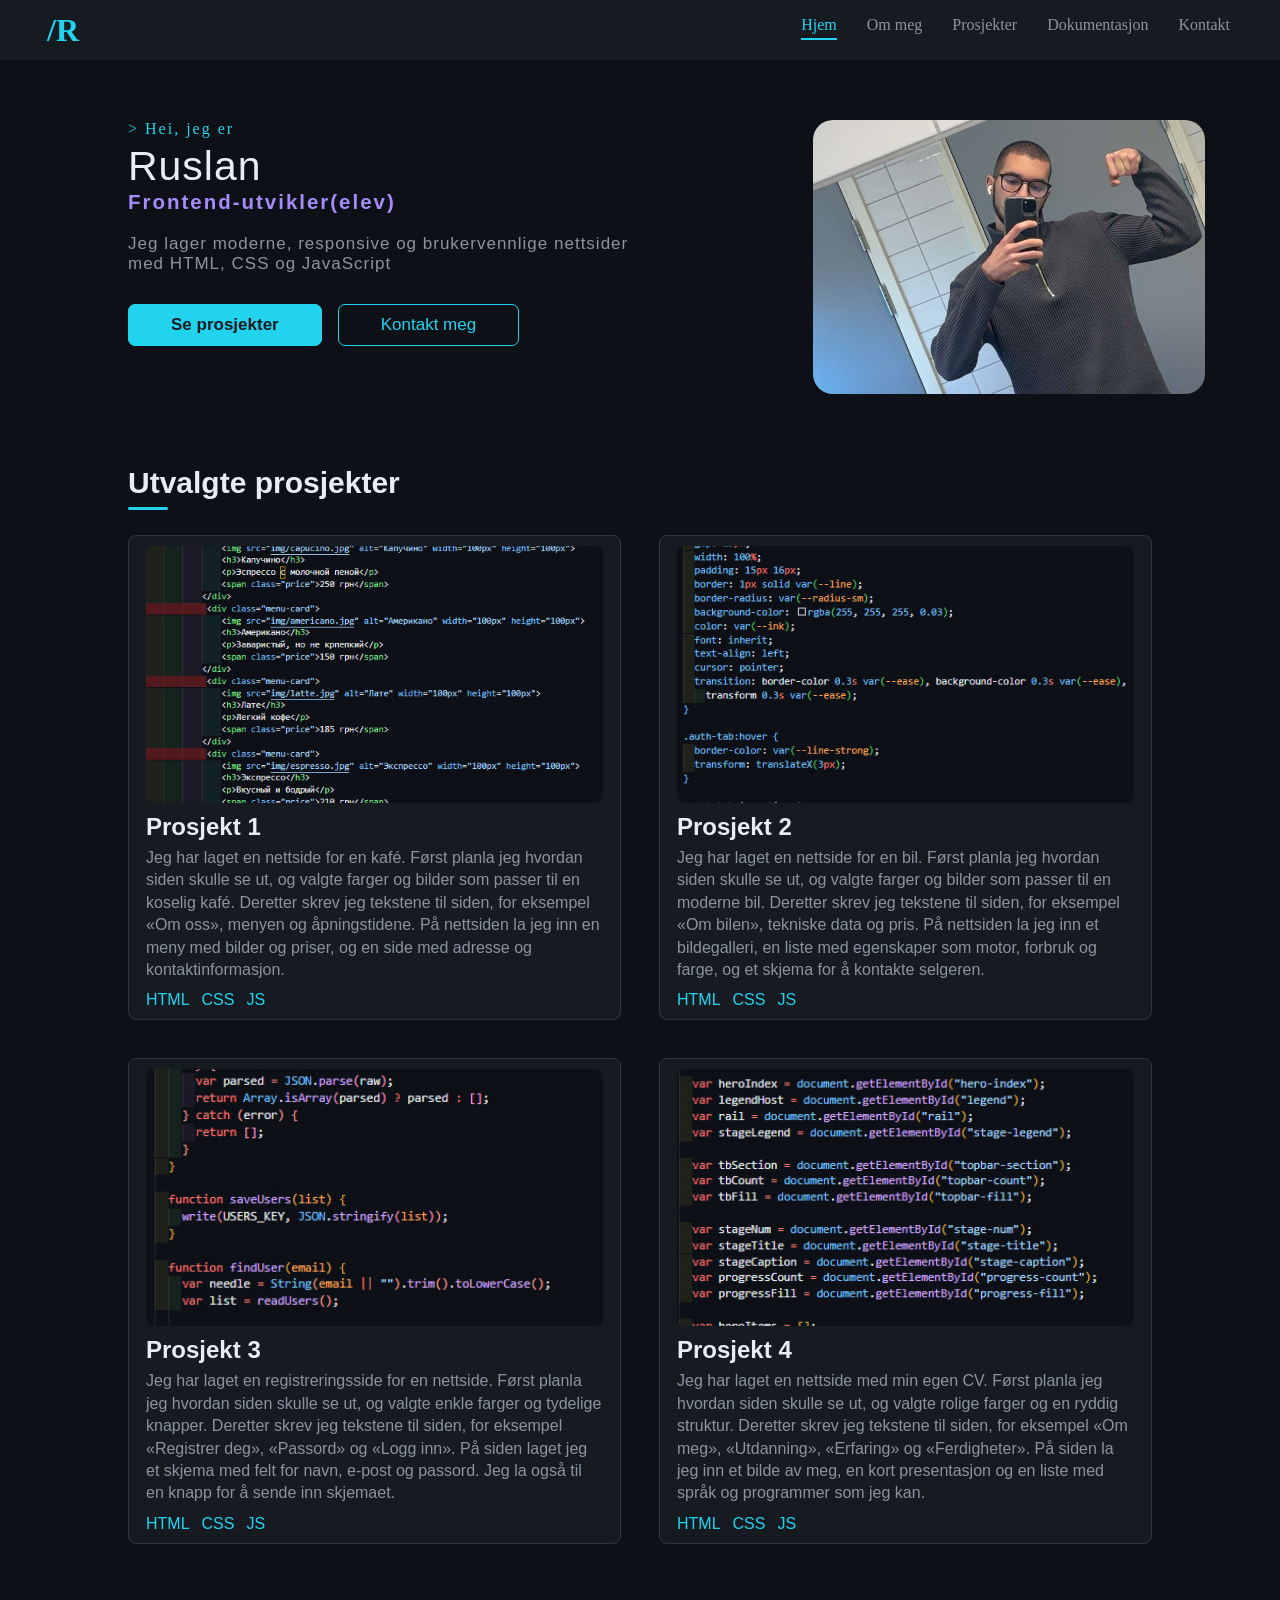
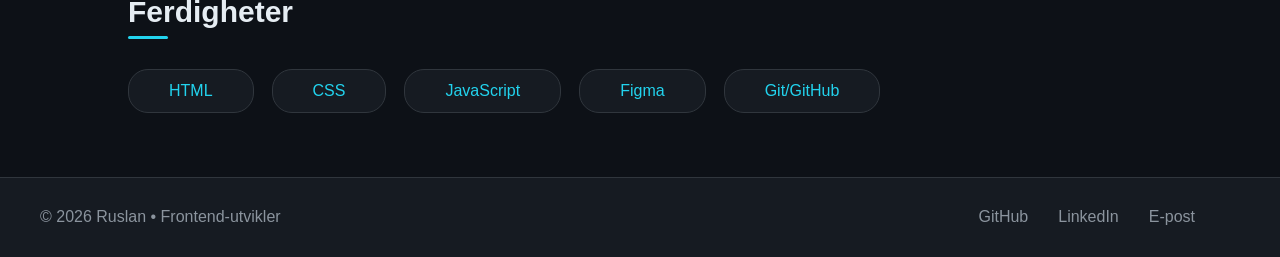
==== index.html @ 068d56e1 "Oppdaterer lenker" ====
<!DOCTYPE html>
<html lang="no">
<head>
    <meta charset="UTF-8">
    <meta name="viewport" content="width=device-width, initial-scale=1.0">
    <title>Portfolio</title>
    <link rel="stylesheet" href="css/main.css">
</head>
<body>
    <header>
        <h1 class="logo">/R</h1>

        <details class="mobile-menu">
            <summary>Meny</summary>
            <ul>
                <li><a href="index.html">Hjem</a></li>
                <li><a href="om meg.html">Om meg</a></li>
                <li><a href="prosjekter.html">Prosjekter</a></li>
                <li><a href="dokumentasjon.html">Dokumentasjon</a></li>
                <li><a href="kontakt.html">Kontakt</a></li>
            </ul>
        </details>

        <nav class="nav" id="nav-menu">
            <li><a href="index.html" class="active">Hjem</a></li>
            <li><a href="om meg.html">Om meg</a></li>
            <li><a href="prosjekter.html">Prosjekter</a></li>
            <li><a href="dokumentasjon.html">Dokumentasjon</a></li>
            <li><a href="kontakt.html">Kontakt</a></li>
        </nav>
        
    </header>

    <main>
        <section>
            <div class="content">

                <p class="første"> > Hei, jeg er</p>
                <h1>Ruslan</h1>
                <h2>Frontend-utvikler(elev)</h2>
    
                <p class="context">Jeg lager moderne, responsive og brukervennlige nettsider<br>
                    med HTML, CSS og  JavaScript
                </p>

                <div class="buttons">
                    <a href="prosjekter.html" class="prosjekt" id="se-prosjekter">Se prosjekter</a>
                    <a href="kontakt.html" class="prosjekt" id="kontakt">Kontakt meg</a>
                </div>

                <img src="img/første-bilde.jpg" alt="mitt bilde">
            </div>
        </section>

        <section>
            <div class="content-1">
                <h1 class="section-title">Utvalgte prosjekter</h1>

                <div class="cards">
                    <div class="card">
                        <img src="img/html-side.jpg" alt="første-bilde-prosjekt">

                        <h2>Prosjekt 1</h2>
                        <p>
                            Jeg har laget en nettside for en kafé. Først planla jeg hvordan 
                            siden skulle se ut, og valgte farger og bilder som passer til en 
                            koselig kafé. Deretter skrev jeg tekstene til siden, for eksempel 
                            «Om oss», menyen og åpningstidene.
                            På nettsiden la jeg inn en meny med bilder og priser, og en side med adresse og kontaktinformasjon.
                        </p>
                        <ul>
                            <li>HTML</li>
                            <li>CSS</li>
                            <li>JS</li>
                        </ul>
                    </div>
                    <div class="card">
                        <img src="img/css-side.jpg" alt="andre-bilde-prosjekt">

                        <h2>Prosjekt 2</h2>
                        <p>
                            Jeg har laget en nettside for en bil. Først planla jeg hvordan siden skulle se ut, og valgte farger og bilder som passer til en moderne bil. Deretter skrev jeg tekstene til siden, for eksempel «Om bilen», tekniske data og pris.
                            På nettsiden la jeg inn et bildegalleri, en liste med egenskaper som motor, forbruk og farge, og et skjema for å kontakte selgeren.
                        </p>
                        <ul>
                            <li>HTML</li>
                            <li>CSS</li>
                            <li>JS</li>
                        </ul>
                    </div>
                    <div class="card">
                        <img src="img/js-side.jpg" alt="tredje-bilde-prosjekt">

                        <h2>Prosjekt 3</h2>
                        <p>
                            Jeg har laget en registreringsside for en nettside. Først planla jeg hvordan siden skulle se ut, og valgte enkle farger og tydelige knapper. 
                            Deretter skrev jeg tekstene til siden, for eksempel «Registrer deg», «Passord» og «Logg inn».
                            På siden laget jeg et skjema med felt for navn, e-post og passord. Jeg la også til en knapp for å sende inn skjemaet.
                        </p>
                        <ul>
                            <li>HTML</li>
                            <li>CSS</li>
                            <li>JS</li>
                        </ul>
                    </div>
                    <div class="card">
                        <img src="img/js-side1.jpg" alt="andre-bilde-prosjekt">

                        <h2>Prosjekt 4</h2>
                        <p>
                            Jeg har laget en nettside med min egen CV. Først planla jeg hvordan siden skulle se ut, og valgte rolige farger og en ryddig struktur. 
                            Deretter skrev jeg tekstene til siden, for eksempel «Om meg», «Utdanning», «Erfaring» og «Ferdigheter».
                            På siden la jeg inn et bilde av meg, en kort presentasjon og en liste med språk og programmer som jeg kan.
                        </p>
                        <ul>
                            <li>HTML</li>
                            <li>CSS</li>
                            <li>JS</li>
                        </ul>
                    </div>
                </div>
            </div>
        </section>

        <section>
            <div class="ferdigheter">
                <h1 class="section-title">Ferdigheter</h1>

                <ul>
                    <li>HTML</li>
                    <li>CSS</li>
                    <li>JavaScript</li>
                    <li>Figma</li>
                    <li>Git/GitHub</li>
                </ul>
            </div>
        </section>
    </main>

    <footer>
        <div class="text-1">
            <p>© 2026 Ruslan • Frontend-utvikler</p>
        </div>
        <div class="text-2">
            <ul>
                <li>
                    GitHub
                </li>
                <li>
                    LinkedIn
                </li>
                <li>
                    E-post
                </li>
            </ul>
        </div>
    </footer>

<script src="js/main.js"></script>
</html>    
</body>
---- css/main.css ----
:root{
    --bakgrunn: #0D1117;    /*Hovedbakgrunn*/
    --flate: #161B22;       /*Kort, seksjoner*/
    --kantlinje: #30363D;   /*Rammer, linjer*/
    --tekst:#E6EDF3;        /*Brødtekst, overskrifter*/
    --dempet: #8B949E;      /*Sekundærtekst*/
    --aksent1: #22D3EE;     /*Knapper, lenker, logo*/
    --aksent2: #A78BFA;     /*Detaljer, hovern*/
    --suksess: #34D399;     /*Status, «åpen for jobb»*/
}

* {
    box-sizing: border-box;
    margin: 0;
    padding: 0;
}

img {
    max-width: 100%;
}

body{
    background-color: var(--bakgrunn);
    overflow-x: hidden;   
}

header{
    display: flex;
    justify-content: space-between;
    align-items: center;
    padding: 10px 20px;
    min-height: 60px;               
    background-color: var(--flate);
    font-family: Georgia, 'Times New Roman', Times, serif;
}

.logo {
    font-weight: bold;
    color: var(--aksent1);
    padding-left: 27px;
}

.mobile-menu {
    display: none;
    color: var(--aksent1);
    font-size: 15px;
    cursor: pointer;
}

.mobile-menu ul {
    list-style: none;
    padding-top: 5px;
    border: 1px solid var(--kantlinje);
    padding: 5px 5px;
    background-color: var(--flate);
}

.mobile-menu a {
    text-decoration: none;
    color: var(--dempet);
    cursor: pointer;
}

.mobile-menu a:hover {
    color: var(--aksent1);
}

.nav {
    display: flex;
    gap: 50px;
    margin-right: 100px;
    font-size: 16px;
    list-style: none;
}

.nav a {
    position: relative;
    display: inline-block;
    overflow: hidden;
    padding-bottom: 6px;
    color: var(--dempet);
    text-decoration: none;
    white-space: nowrap;            
    transition: color 0.2s;
    cursor: pointer;
}

.nav a::after {
    content: "";
    position: absolute;
    bottom: 0;
    left: 0;
    width: 100%;
    height: 2px;
    background-color: var(--aksent1);
    transform: translateX(-100%);
    transition: transform 0.3s;
}

.nav a:hover::after,
.nav a.active::after {
    transform: translateX(0);
}

.nav a:hover {
    color: var(--aksent1);
}

.nav a.active {
    color: var(--aksent1);
}

.content {
    display: block;
    margin-top: 70px;
    margin-left: 10%;
    position: relative;
}

.content > *:not(img) {
    max-width: 55%;
}

.første {
    color: var(--aksent1);
    font-family: Georgia, 'Times New Roman', Times, serif;
    letter-spacing: 2px;
}

.content h1{
    color: var(--tekst);
    padding-top: 5px;
    font-size: clamp(34px, 3.2vw, 62px);  
    font-family: 'Lucida Sans', 'Lucida Sans Regular', 'Lucida Grande', 'Lucida Sans Unicode', Geneva, Verdana, sans-serif;
    letter-spacing: 1px;
    font-weight: lighter;
}

.content h2{
    color: var(--aksent2);
    font-family: 'Gill Sans', 'Gill Sans MT', Calibri, 'Trebuchet MS', sans-serif;
    letter-spacing: 2px;
    font-size: clamp(20px, 1.6vw, 30px);
    padding-bottom: 20px;
}

.context {
    color: var(--dempet);
    letter-spacing: 1px;
    font-family: 'Gill Sans', 'Gill Sans MT', Calibri, 'Trebuchet MS', sans-serif;
    padding-bottom: 30px;
    font-size: 17px;
}

.buttons{
    display: flex;
    flex-wrap: wrap;             
    gap: 16px;
}

.prosjekt {
    border: 1px solid var(--aksent1);
    padding: 10px 42px;
    border-radius: 7px;
    text-decoration: none;
    text-align: center;
    cursor: pointer;
    transition: 0.2s;
    font-family: 'Gill Sans', 'Gill Sans MT', Calibri, 'Trebuchet MS', sans-serif;
}

#se-prosjekter {
    color: var(--flate);
    background-color: var(--aksent1);
    font-weight: bold;
    font-size: 17px;
}

#kontakt {
    color: var(--aksent1);
    background-color: transparent;  
    font-weight: 500;
    font-size: 17px;
}

.content img {
    position: absolute;
    top: 0;
    left: 59.5%;
    width: 34%;                 
    max-width: 500px;
    height: auto;
    aspect-ratio: 10 / 7;       
    object-fit: cover;
    border-radius: 20px;
}

.content-1 {
    margin-left: 10%;
    margin-right: 10%;
    margin-top: 200px;
}

.section-title {
    position: relative;
    display: inline-block;
    padding-bottom: 10px;
    font-size: 30px;
    color: var(--tekst);
    font-family: 'Gill Sans', 'Gill Sans MT', Calibri, 'Trebuchet MS', sans-serif;
}

.section-title::after {
    content: "";
    position: absolute;
    left: 0;
    bottom: 0;
    width: 40px;
    height: 3px;
    background-color: var(--aksent1);
    border-radius: 2px;
    transition: width 0.4s ease;
}

.section-title:hover::after {
    width: 100%;
}

.cards {
    display: grid;
    grid-template-columns: repeat(2, 1fr);   /* ноутбуки и Full HD: 2 колонки */
    gap: 38px;
    margin-top: 25px;
}

.card {
    border: 1px solid var(--kantlinje);
    border-radius: 8px;
    padding: 10px 17px;
    background-color: var(--flate);
}

.card img {
    display: block;
    width: 100%;                     
    height: auto;                  
    aspect-ratio: 16 / 9;
    object-fit: cover;
    border-radius: 8px;
}

.card h2 {
    color: var(--tekst);
    font-family: 'Gill Sans', 'Gill Sans MT', Calibri, 'Trebuchet MS', sans-serif;
    padding-top: 10px;
    padding-bottom: 6px;
    font-weight: 600;
    font-size: 30px;
}

.card p {
    color: var(--dempet);
    font-family: 'Gill Sans', 'Gill Sans MT', Calibri, 'Trebuchet MS', sans-serif;
    padding-bottom: 10px;
    line-height: 1.4;  
}

.card ul {
    display: flex;
    flex-wrap: wrap;
    gap: 12px;
}

.card li {
    list-style: none;
    color: var(--aksent1);
    font-family: 'Gill Sans', 'Gill Sans MT', Calibri, 'Trebuchet MS', sans-serif;
    font-weight: 400;
}

.ferdigheter {
    margin-left: 10%;
    margin-right: 10%;
    margin-top: 4%;
}

.ferdigheter ul {
    display: flex;
    flex-wrap: wrap;             
    gap: 18px;
    list-style: none;
}

.ferdigheter li {
    border: 1px solid var(--kantlinje);
    padding: 12px 40px;
    border-radius: 20px;
    background-color: var(--flate);
    color: var(--aksent1);
    text-align: center;
    margin-top: 30px;
    font-family: 'Gill Sans', 'Gill Sans MT', Calibri, 'Trebuchet MS', sans-serif;
    font-weight: 500;
}

footer {
    margin-top: 5%;
    min-height: 80px;               
    background-color: var(--flate);
    border-top: 1px solid var(--kantlinje);
    display: flex;
    justify-content: space-between;
    font-family: 'Gill Sans', 'Gill Sans MT', Calibri, 'Trebuchet MS', sans-serif;
}

.text-1 {
    color: var(--dempet);
    padding-top: 30px;
    padding-left: 40px;
}

.text-2 {
    color: var(--dempet);
    padding-top: 30px;
    padding-right: 85px;
}

.text-2 ul {
    display: flex;
    gap: 30px;
    list-style: none;
}

@media (min-width: 2000px) {
    .cards {
        grid-template-columns: repeat(4, 1fr);
    }
}

@media (max-width: 1920px) {
    .nav {
        margin-right: 60px;
        gap: 40px;
    }

    .content {
        margin-top: 60px;
    }

    .content-1 {
        margin-top: 160px;
    }
}

@media (max-width: 1440px) {
    .nav {
        margin-right: 30px;
        gap: 30px;
    }

    .content-1 {
        margin-top: 120px;
    }

    .card h2 {
        font-size: 24px;
    }
}

@media (max-width: 1100px) {
    .content,
    .content-1,
    .ferdigheter {
        margin-left: 5%;
        margin-right: 5%;
    }

    .content {
        margin-top: 40px;
    }

    .content > *:not(img) {
        max-width: 100%;
    }

    .content img {
        position: static;        
        display: block;
        width: 100%;
        max-width: 500px;
        margin-top: 30px;
    }

    .content-1 {
        margin-top: 70px;
    }

    .nav {
        margin-right: 0;
        gap: 24px;
    }

    .logo {
        padding-left: 0;
    }

    .text-1 {
        padding-left: 20px;
    }

    .text-2 {
        padding-right: 20px;
    }
}

@media (max-width: 768px) {
    .logo {
        margin-right: 90%;
        position: relative;
    }
    .mobile-menu {
        display: block;
        position: absolute;
        margin-top: 10.5px;
        margin-left: 67%;
    }
    
    header {
        flex-direction: column;
        padding: 12px 16px;
        gap: 10px;
    }

    .nav {
        display: none;
    }

    .content h2 {
        letter-spacing: 1px;
    }

    .context {
        font-size: 16px;
    }

    .prosjekt {
        padding: 10px 24px;
    }

    .section-title {
        font-size: 24px;
    }

    .cards {
        grid-template-columns: 1fr; 
        gap: 24px;
    }

    .card h2 {
        font-size: 22px;
    }

    .ferdigheter {
        margin-top: 40px;
    }

    .ferdigheter ul {
        gap: 10px;
    }

    .ferdigheter li {
        padding: 10px 22px;
        margin-top: 5px;
    }

    footer {
        flex-direction: column;
        align-items: center;
        gap: 12px;
        padding: 20px 16px;
        text-align: center;
    }

    .text-1,
    .text-2 {
        padding: 0;
    }

    .text-2 ul {
        justify-content: center;
        gap: 20px;
    }
}

@media (max-width: 480px) {
    .content {
        margin-top: 30px;
    }

    .buttons {
        flex-direction: column;
    }

    .prosjekt {
        width: 100%;
    }

    .content-1 {
        margin-top: 50px;
    }
}
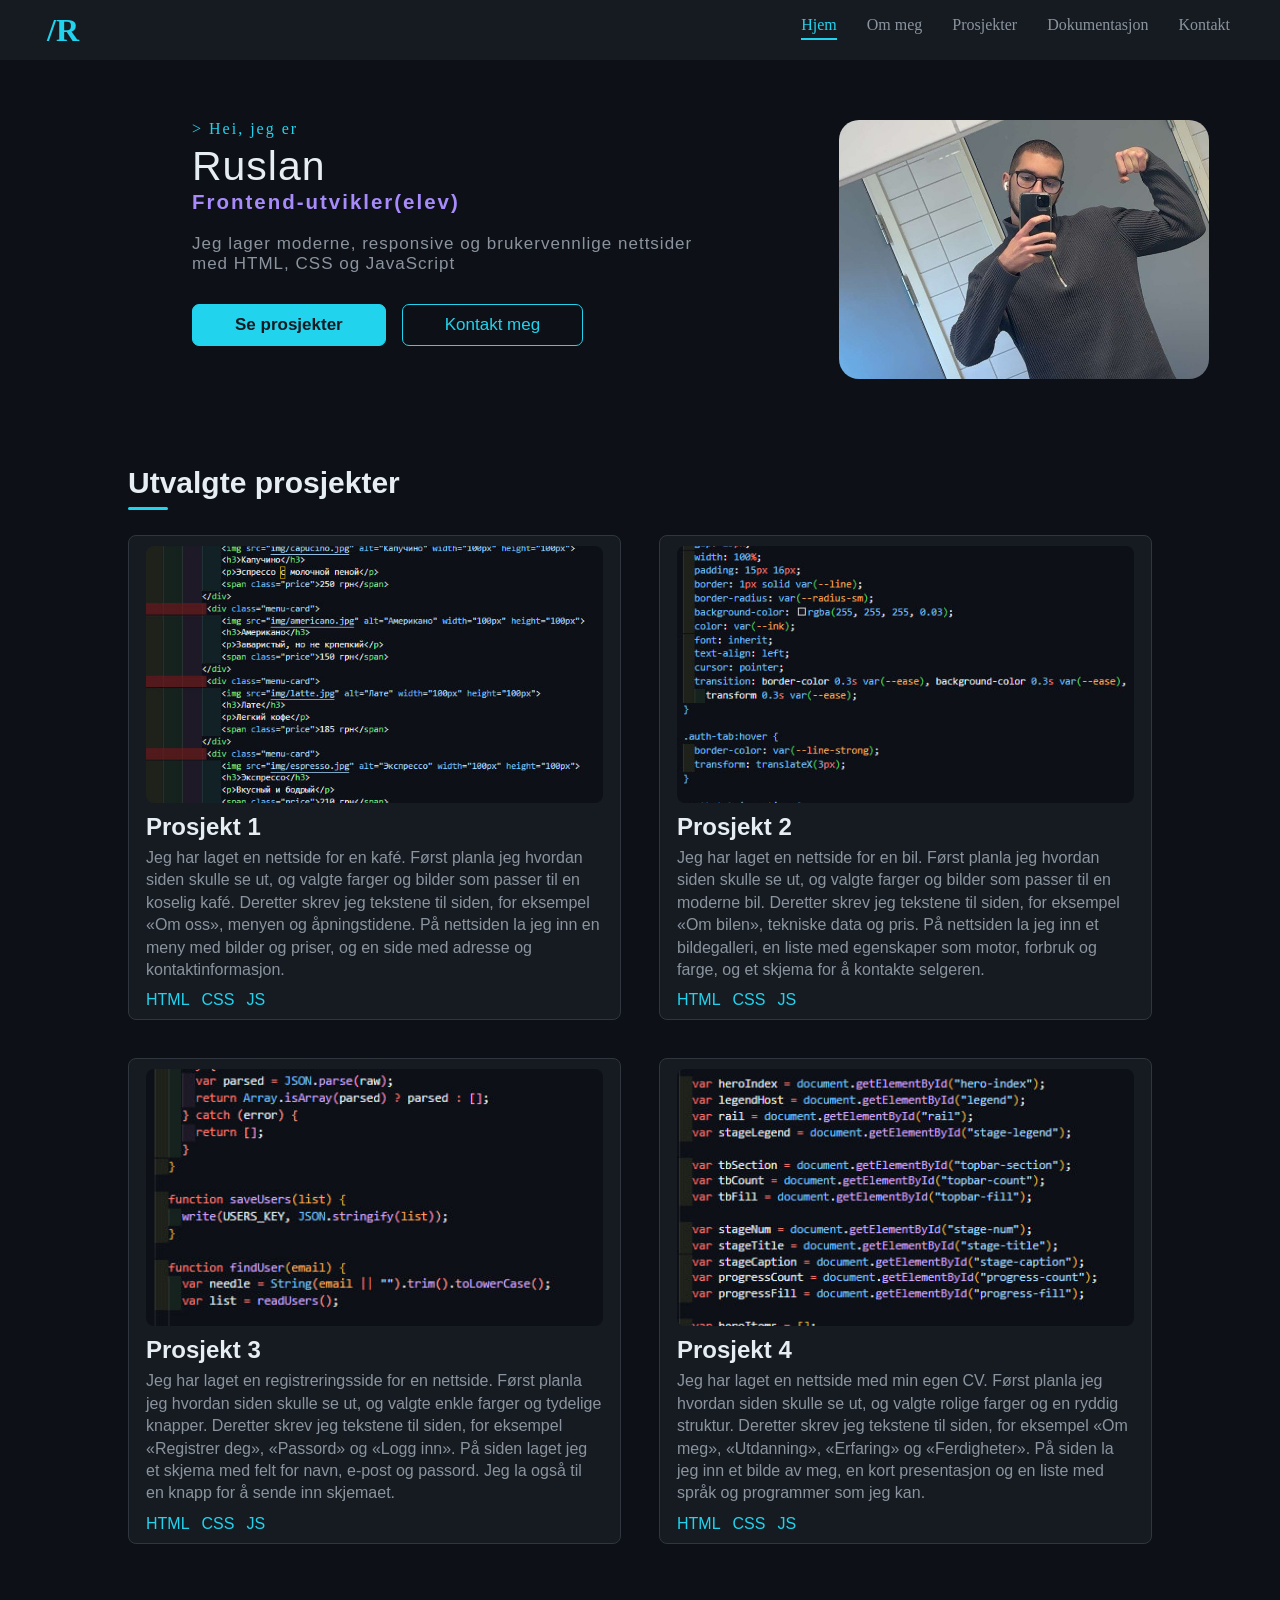
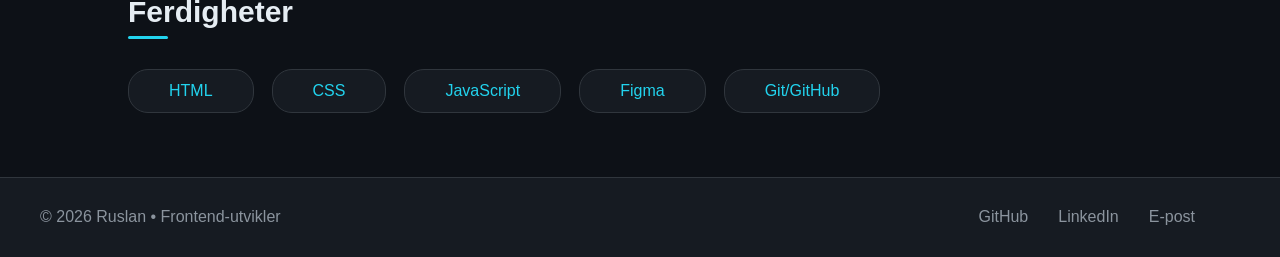
==== commit 30bc5068: "Oppdaterer lenker" ====
--- a/index.html
+++ b/index.html
@@ -13,7 +13,7 @@
         <details class="mobile-menu">
             <summary>Meny</summary>
             <ul>
-                <li><a href="index.html">Hjem</a></li>
+                <li><a href="index.html" class="active">Hjem</a></li>
                 <li><a href="om meg.html">Om meg</a></li>
                 <li><a href="prosjekter.html">Prosjekter</a></li>
                 <li><a href="dokumentasjon.html">Dokumentasjon</a></li>
--- a/css/main.css
+++ b/css/main.css
@@ -113,7 +113,7 @@
 .content {
     display: block;
     margin-top: 70px;
-    margin-left: 10%;
+    margin-left: 15%;
     position: relative;
 }
 
@@ -424,6 +424,12 @@
         margin-top: 10.5px;
         margin-left: 67%;
     }
+
+    .mobile-menu ul {
+        display: flex;
+        flex-direction: column;
+        gap: 12px;
+    }
     
     header {
         flex-direction: column;
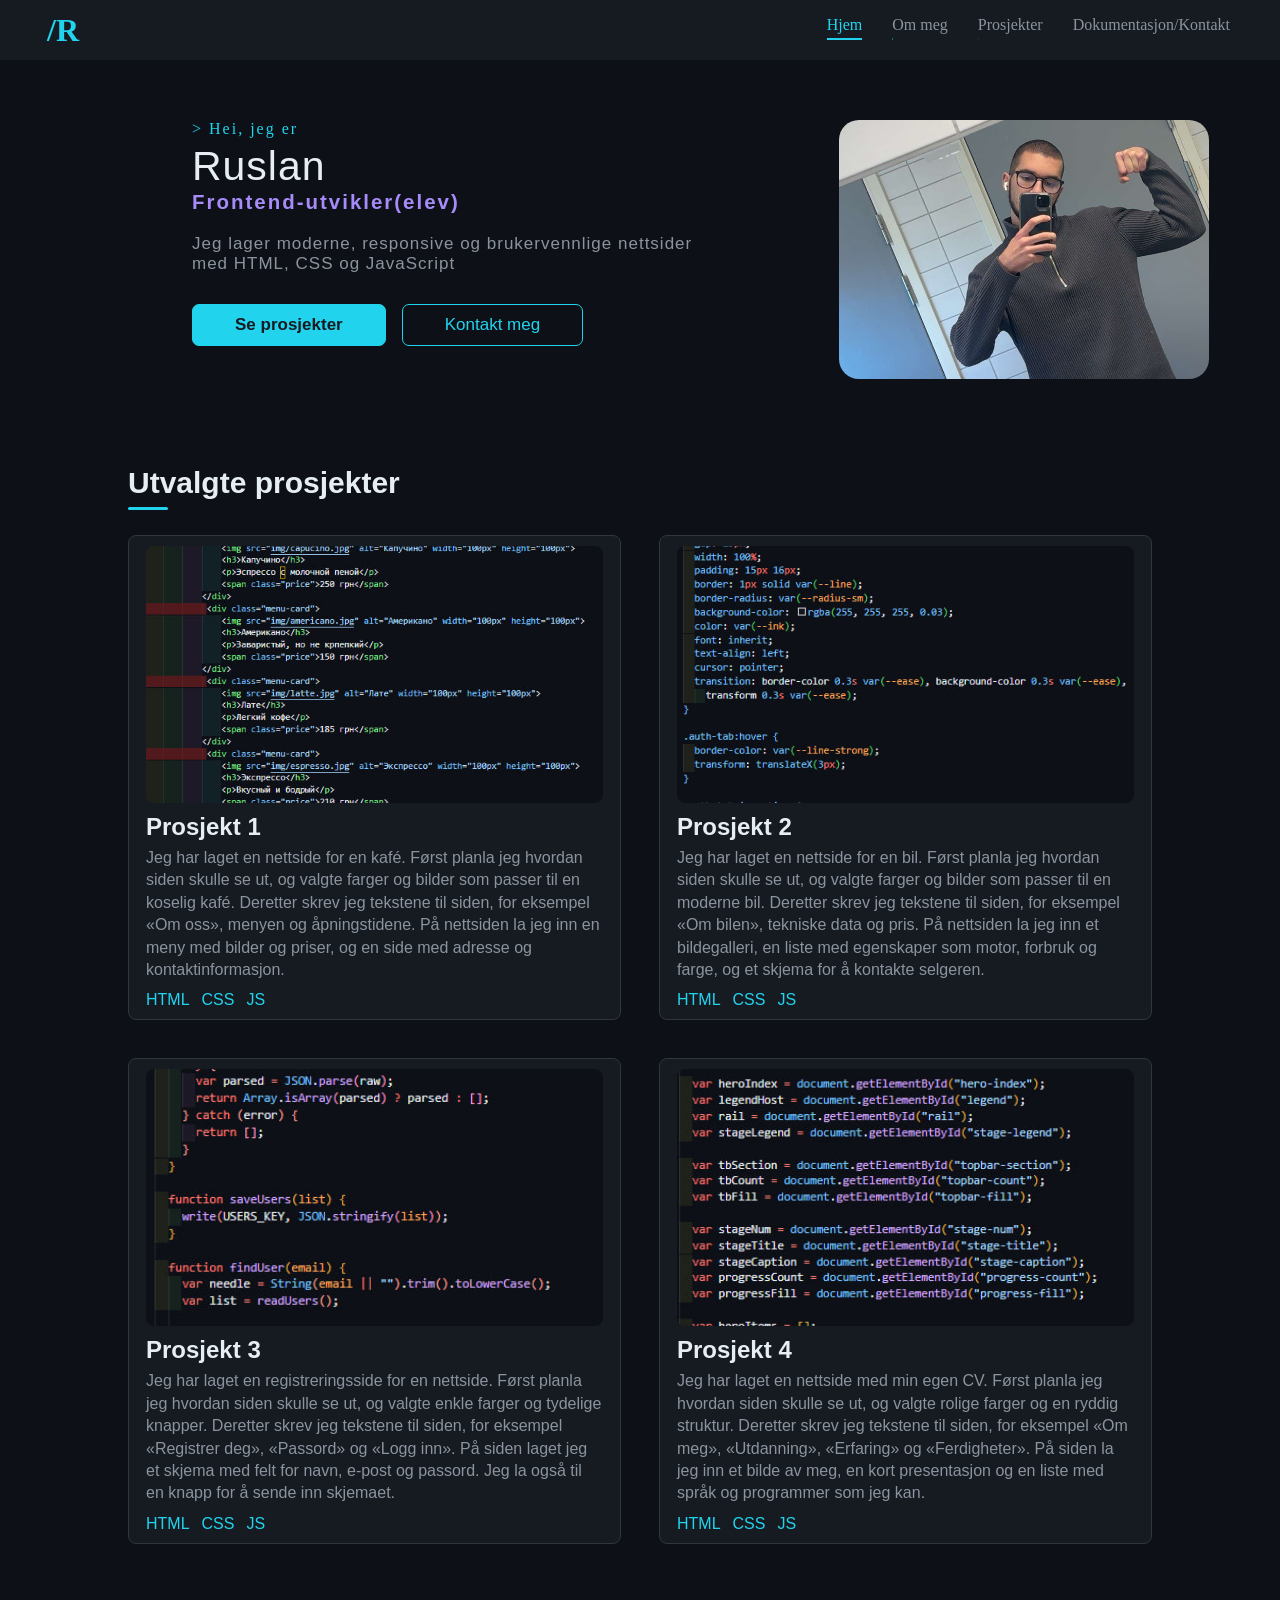
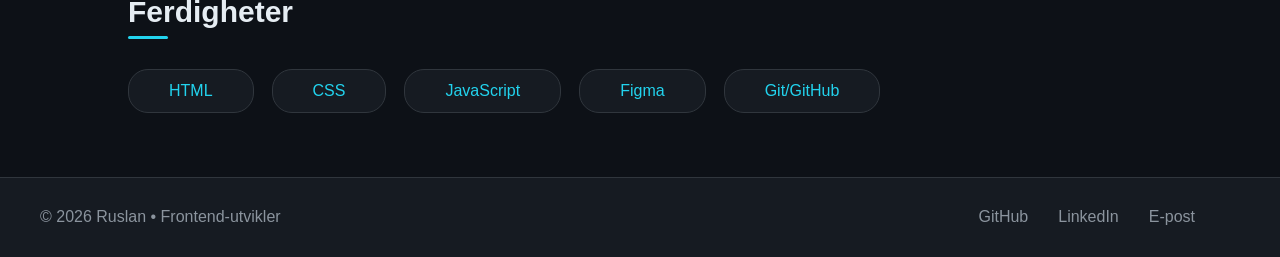
==== commit c301138f: "Oppdaterer lenker" ====
--- a/index.html
+++ b/index.html
@@ -8,7 +8,9 @@
 </head>
 <body>
     <header>
-        <h1 class="logo">/R</h1>
+        <h1 class="logo">
+            <a href="index.html">/R</a>
+        </h1>
 
         <details class="mobile-menu">
             <summary>Meny</summary>
@@ -16,8 +18,7 @@
                 <li><a href="index.html" class="active">Hjem</a></li>
                 <li><a href="om meg.html">Om meg</a></li>
                 <li><a href="prosjekter.html">Prosjekter</a></li>
-                <li><a href="dokumentasjon.html">Dokumentasjon</a></li>
-                <li><a href="kontakt.html">Kontakt</a></li>
+                <li><a href="dokumentasjon.html">Dokumentasjon/Kontakt</a></li>
             </ul>
         </details>
 
@@ -25,8 +26,7 @@
             <li><a href="index.html" class="active">Hjem</a></li>
             <li><a href="om meg.html">Om meg</a></li>
             <li><a href="prosjekter.html">Prosjekter</a></li>
-            <li><a href="dokumentasjon.html">Dokumentasjon</a></li>
-            <li><a href="kontakt.html">Kontakt</a></li>
+            <li><a href="dokumentasjon.html">Dokumentasjon/Kontakt</a></li>
         </nav>
         
     </header>
@@ -45,7 +45,7 @@
 
                 <div class="buttons">
                     <a href="prosjekter.html" class="prosjekt" id="se-prosjekter">Se prosjekter</a>
-                    <a href="kontakt.html" class="prosjekt" id="kontakt">Kontakt meg</a>
+                    <a href="dokumentasjon.html" class="prosjekt" id="kontakt">Kontakt meg</a>
                 </div>
 
                 <img src="img/første-bilde.jpg" alt="mitt bilde">
@@ -58,7 +58,7 @@
 
                 <div class="cards">
                     <div class="card">
-                        <img src="img/html-side.jpg" alt="første-bilde-prosjekt">
+                        <img src="img/html-side.jpg" alt="første-bilde-prosjekt" loading="lazy">
 
                         <h2>Prosjekt 1</h2>
                         <p>
@@ -75,7 +75,7 @@
                         </ul>
                     </div>
                     <div class="card">
-                        <img src="img/css-side.jpg" alt="andre-bilde-prosjekt">
+                        <img src="img/css-side.jpg" alt="andre-bilde-prosjekt" loading="lazy">
 
                         <h2>Prosjekt 2</h2>
                         <p>
@@ -89,7 +89,7 @@
                         </ul>
                     </div>
                     <div class="card">
-                        <img src="img/js-side.jpg" alt="tredje-bilde-prosjekt">
+                        <img src="img/js-side.jpg" alt="tredje-bilde-prosjekt" loading="lazy">
 
                         <h2>Prosjekt 3</h2>
                         <p>
@@ -104,7 +104,7 @@
                         </ul>
                     </div>
                     <div class="card">
-                        <img src="img/js-side1.jpg" alt="andre-bilde-prosjekt">
+                        <img src="img/js-side1.jpg" alt="andre-bilde-prosjekt" loading="lazy">
 
                         <h2>Prosjekt 4</h2>
                         <p>
--- a/css/main.css
+++ b/css/main.css
@@ -9,6 +9,10 @@
     --suksess: #34D399;     /*Status, «åpen for jobb»*/
 }
 
+html {
+    scroll-behavior: smooth;
+}
+
 * {
     box-sizing: border-box;
     margin: 0;
@@ -38,6 +42,23 @@
     font-weight: bold;
     color: var(--aksent1);
     padding-left: 27px;
+}
+
+.logo a {
+    text-decoration: none;
+    color: var(--aksent1);
+    cursor: pointer;
+}
+
+.logo:hover {
+    text-shadow: 0 0 10px rgba(34, 211, 238, 0.7);
+    animation: wiggle 0.4s ease;
+}
+
+@keyframes wiggle {
+    0%, 100% { transform: rotate(0deg); }
+    25%      { transform: rotate(-6deg); }
+    75%      { transform: rotate(6deg); }
 }
 
 .mobile-menu {
@@ -156,6 +177,8 @@
     display: flex;
     flex-wrap: wrap;             
     gap: 16px;
+    transition: box-shadow 0.25s ease, background-color 0.25s ease,
+                transform 0.25s ease;
 }
 
 .prosjekt {
@@ -176,11 +199,24 @@
     font-size: 17px;
 }
 
+#se-prosjekter:hover {
+    color: var(--flate);
+    background-color: var(--aksent1);
+    box-shadow: 0 0 12px rgba(34, 211, 238, 0.35);
+    transform: translateY(-2px);
+}
+
 #kontakt {
     color: var(--aksent1);
     background-color: transparent;  
     font-weight: 500;
     font-size: 17px;
+}
+
+#kontakt:hover {
+    background-color: rgba(34, 211, 238, 0.08);
+    box-shadow: 0 0 14px rgba(34, 211, 238, 0.4);
+    transform: translateY(-2px);
 }
 
 .content img {
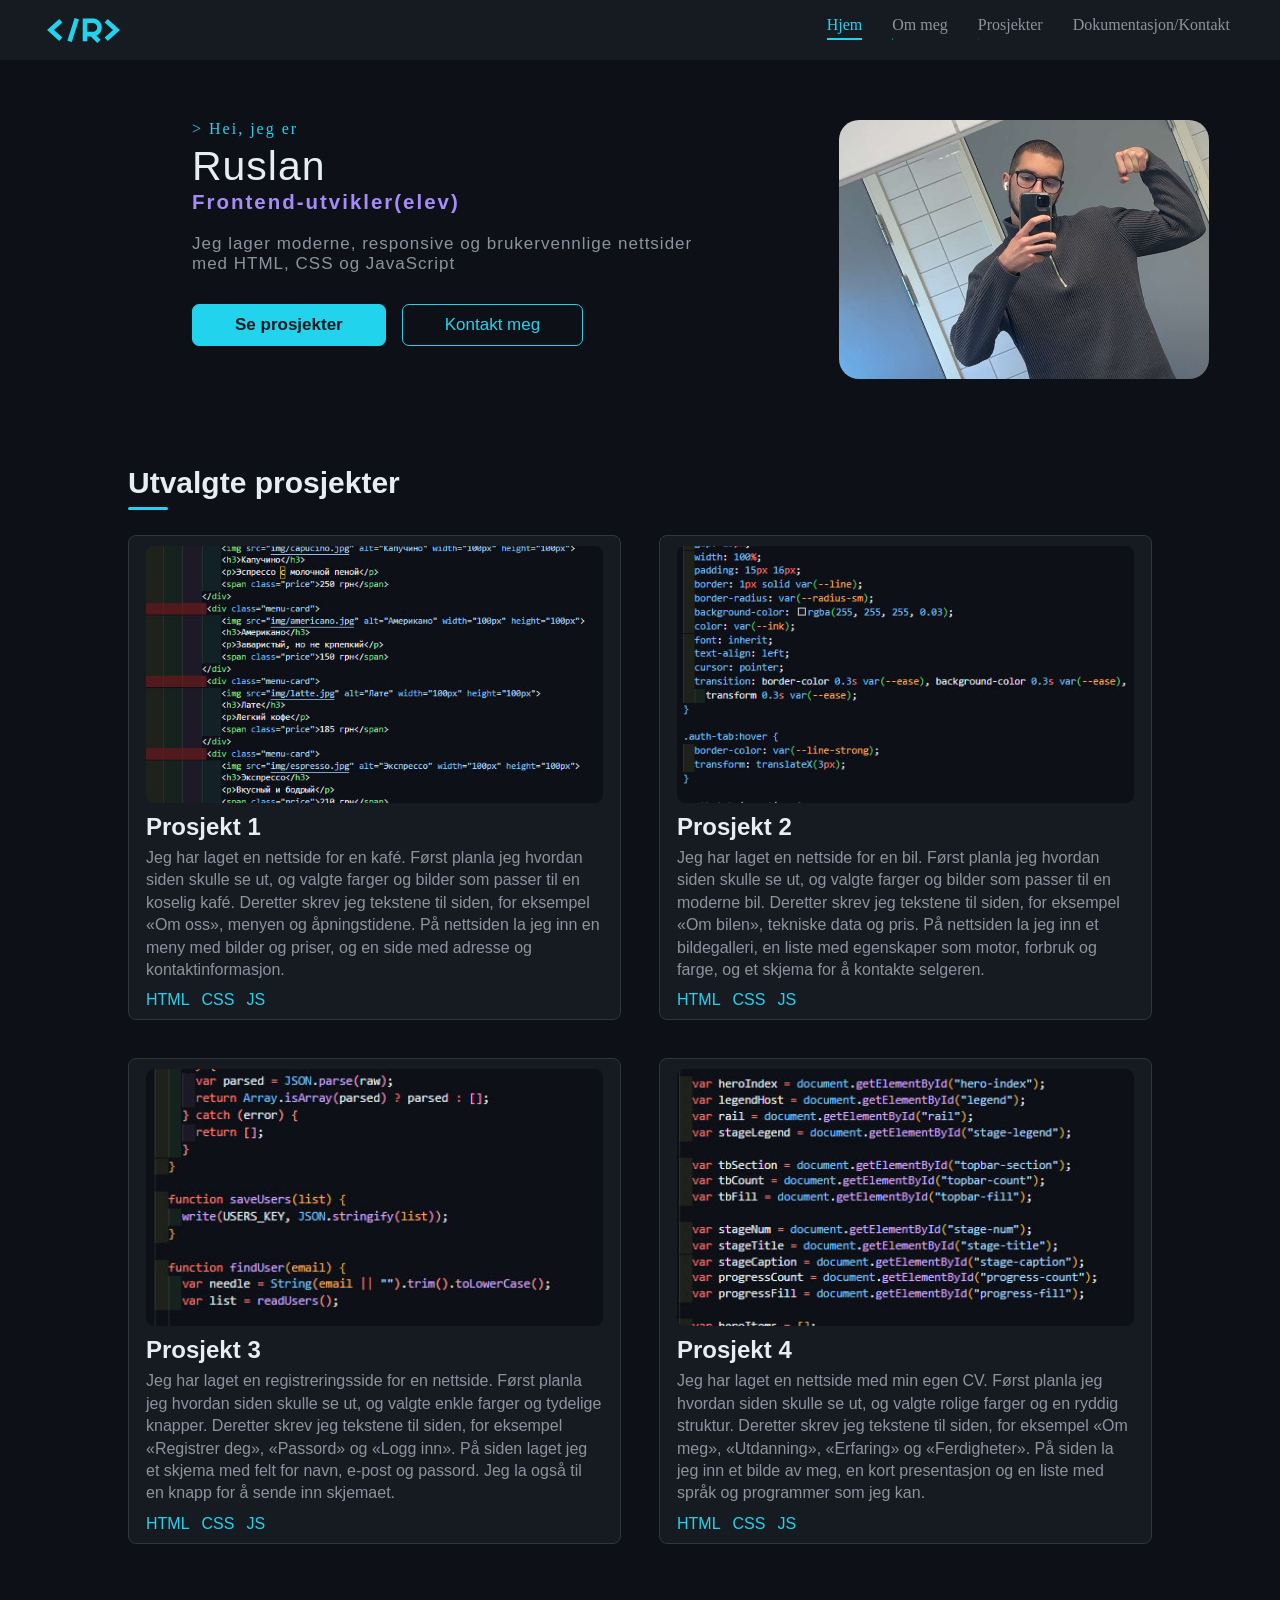
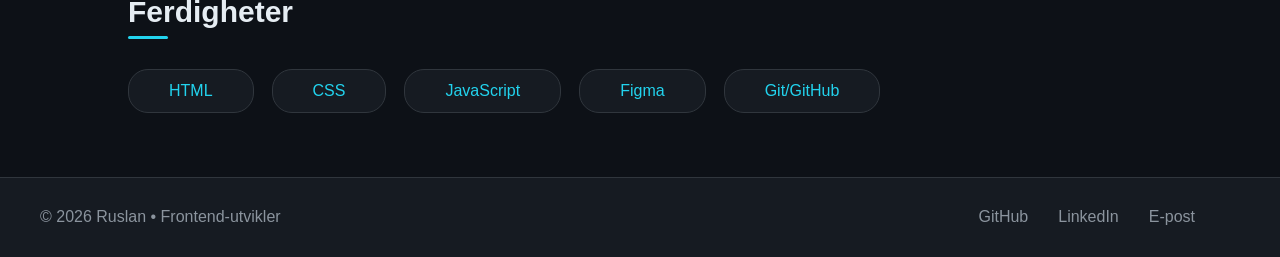
==== commit 91b7e82c: "Oppdaterer lenker" ====
--- a/index.html
+++ b/index.html
@@ -8,25 +8,27 @@
 </head>
 <body>
     <header>
-        <h1 class="logo">
-            <a href="index.html">/R</a>
-        </h1>
+        <div class="logo">
+            <a href="index.html">
+                <img src="img/logo-R.svg">
+            </a>
+        </div>
 
         <details class="mobile-menu">
             <summary>Meny</summary>
             <ul>
                 <li><a href="index.html" class="active">Hjem</a></li>
-                <li><a href="om meg.html">Om meg</a></li>
-                <li><a href="prosjekter.html">Prosjekter</a></li>
-                <li><a href="dokumentasjon.html">Dokumentasjon/Kontakt</a></li>
+                <li><a href="html/om meg.html">Om meg</a></li>
+                <li><a href="html/prosjekter.html">Prosjekter</a></li>
+                <li><a href="html/dokumentasjon.html">Dokumentasjon/Kontakt</a></li>
             </ul>
         </details>
 
         <nav class="nav" id="nav-menu">
             <li><a href="index.html" class="active">Hjem</a></li>
-            <li><a href="om meg.html">Om meg</a></li>
-            <li><a href="prosjekter.html">Prosjekter</a></li>
-            <li><a href="dokumentasjon.html">Dokumentasjon/Kontakt</a></li>
+            <li><a href="html/om meg.html">Om meg</a></li>
+            <li><a href="html/prosjekter.html">Prosjekter</a></li>
+            <li><a href="html/dokumentasjon.html">Dokumentasjon/Kontakt</a></li>
         </nav>
         
     </header>
@@ -44,8 +46,8 @@
                 </p>
 
                 <div class="buttons">
-                    <a href="prosjekter.html" class="prosjekt" id="se-prosjekter">Se prosjekter</a>
-                    <a href="dokumentasjon.html" class="prosjekt" id="kontakt">Kontakt meg</a>
+                    <a href="html/prosjekter.html" class="prosjekt" id="se-prosjekter">Se prosjekter</a>
+                    <a href="html/dokumentasjon.html" class="prosjekt" id="kontakt">Kontakt meg</a>
                 </div>
 
                 <img src="img/første-bilde.jpg" alt="mitt bilde">
--- a/css/main.css
+++ b/css/main.css
@@ -19,13 +19,14 @@
     padding: 0;
 }
 
-img {
+img,
+video {
     max-width: 100%;
 }
 
 body{
     background-color: var(--bakgrunn);
-    overflow-x: hidden;   
+    overflow-x: hidden;
 }
 
 header{
@@ -33,7 +34,7 @@
     justify-content: space-between;
     align-items: center;
     padding: 10px 20px;
-    min-height: 60px;               
+    min-height: 60px;
     background-color: var(--flate);
     font-family: Georgia, 'Times New Roman', Times, serif;
 }
@@ -50,8 +51,14 @@
     cursor: pointer;
 }
 
+.logo img {
+    display: block;
+    height: 25px;
+    width: auto;
+}
+
 .logo:hover {
-    text-shadow: 0 0 10px rgba(34, 211, 238, 0.7);
+    filter: drop-shadow(0 0 8px rgba(34, 211, 238, 0.7));
     animation: wiggle 0.4s ease;
 }
 
@@ -101,7 +108,7 @@
     padding-bottom: 6px;
     color: var(--dempet);
     text-decoration: none;
-    white-space: nowrap;            
+    white-space: nowrap;
     transition: color 0.2s;
     cursor: pointer;
 }
@@ -131,112 +138,6 @@
     color: var(--aksent1);
 }
 
-.content {
-    display: block;
-    margin-top: 70px;
-    margin-left: 15%;
-    position: relative;
-}
-
-.content > *:not(img) {
-    max-width: 55%;
-}
-
-.første {
-    color: var(--aksent1);
-    font-family: Georgia, 'Times New Roman', Times, serif;
-    letter-spacing: 2px;
-}
-
-.content h1{
-    color: var(--tekst);
-    padding-top: 5px;
-    font-size: clamp(34px, 3.2vw, 62px);  
-    font-family: 'Lucida Sans', 'Lucida Sans Regular', 'Lucida Grande', 'Lucida Sans Unicode', Geneva, Verdana, sans-serif;
-    letter-spacing: 1px;
-    font-weight: lighter;
-}
-
-.content h2{
-    color: var(--aksent2);
-    font-family: 'Gill Sans', 'Gill Sans MT', Calibri, 'Trebuchet MS', sans-serif;
-    letter-spacing: 2px;
-    font-size: clamp(20px, 1.6vw, 30px);
-    padding-bottom: 20px;
-}
-
-.context {
-    color: var(--dempet);
-    letter-spacing: 1px;
-    font-family: 'Gill Sans', 'Gill Sans MT', Calibri, 'Trebuchet MS', sans-serif;
-    padding-bottom: 30px;
-    font-size: 17px;
-}
-
-.buttons{
-    display: flex;
-    flex-wrap: wrap;             
-    gap: 16px;
-    transition: box-shadow 0.25s ease, background-color 0.25s ease,
-                transform 0.25s ease;
-}
-
-.prosjekt {
-    border: 1px solid var(--aksent1);
-    padding: 10px 42px;
-    border-radius: 7px;
-    text-decoration: none;
-    text-align: center;
-    cursor: pointer;
-    transition: 0.2s;
-    font-family: 'Gill Sans', 'Gill Sans MT', Calibri, 'Trebuchet MS', sans-serif;
-}
-
-#se-prosjekter {
-    color: var(--flate);
-    background-color: var(--aksent1);
-    font-weight: bold;
-    font-size: 17px;
-}
-
-#se-prosjekter:hover {
-    color: var(--flate);
-    background-color: var(--aksent1);
-    box-shadow: 0 0 12px rgba(34, 211, 238, 0.35);
-    transform: translateY(-2px);
-}
-
-#kontakt {
-    color: var(--aksent1);
-    background-color: transparent;  
-    font-weight: 500;
-    font-size: 17px;
-}
-
-#kontakt:hover {
-    background-color: rgba(34, 211, 238, 0.08);
-    box-shadow: 0 0 14px rgba(34, 211, 238, 0.4);
-    transform: translateY(-2px);
-}
-
-.content img {
-    position: absolute;
-    top: 0;
-    left: 59.5%;
-    width: 34%;                 
-    max-width: 500px;
-    height: auto;
-    aspect-ratio: 10 / 7;       
-    object-fit: cover;
-    border-radius: 20px;
-}
-
-.content-1 {
-    margin-left: 10%;
-    margin-right: 10%;
-    margin-top: 200px;
-}
-
 .section-title {
     position: relative;
     display: inline-block;
@@ -262,9 +163,145 @@
     width: 100%;
 }
 
+footer {
+    margin-top: 5%;
+    min-height: 80px;
+    background-color: var(--flate);
+    border-top: 1px solid var(--kantlinje);
+    display: flex;
+    justify-content: space-between;
+    font-family: 'Gill Sans', 'Gill Sans MT', Calibri, 'Trebuchet MS', sans-serif;
+}
+
+.text-1 {
+    color: var(--dempet);
+    padding-top: 30px;
+    padding-left: 40px;
+}
+
+.text-2 {
+    color: var(--dempet);
+    padding-top: 30px;
+    padding-right: 85px;
+}
+
+.text-2 ul {
+    display: flex;
+    gap: 30px;
+    list-style: none;
+}
+
+/*HJEM (index.html)*/
+
+.content {
+    display: block;
+    margin-top: 70px;
+    margin-left: 15%;
+    position: relative;
+}
+
+.content > *:not(img) {
+    max-width: 55%;
+}
+
+.første {
+    color: var(--aksent1);
+    font-family: Georgia, 'Times New Roman', Times, serif;
+    letter-spacing: 2px;
+}
+
+.content h1 {
+    color: var(--tekst);
+    padding-top: 5px;
+    font-size: clamp(34px, 3.2vw, 62px);
+    font-family: 'Lucida Sans', 'Lucida Sans Regular', 'Lucida Grande', 'Lucida Sans Unicode', Geneva, Verdana, sans-serif;
+    letter-spacing: 1px;
+    font-weight: lighter;
+}
+
+.content h2 {
+    color: var(--aksent2);
+    font-family: 'Gill Sans', 'Gill Sans MT', Calibri, 'Trebuchet MS', sans-serif;
+    letter-spacing: 2px;
+    font-size: clamp(20px, 1.6vw, 30px);
+    padding-bottom: 20px;
+}
+
+.context {
+    color: var(--dempet);
+    letter-spacing: 1px;
+    font-family: 'Gill Sans', 'Gill Sans MT', Calibri, 'Trebuchet MS', sans-serif;
+    padding-bottom: 30px;
+    font-size: 17px;
+}
+
+.buttons {
+    display: flex;
+    flex-wrap: wrap;
+    gap: 16px;
+    transition: box-shadow 0.25s ease, background-color 0.25s ease,
+                transform 0.25s ease;
+}
+
+.prosjekt {
+    border: 1px solid var(--aksent1);
+    padding: 10px 42px;
+    border-radius: 7px;
+    text-decoration: none;
+    text-align: center;
+    cursor: pointer;
+    transition: 0.2s;
+    font-family: 'Gill Sans', 'Gill Sans MT', Calibri, 'Trebuchet MS', sans-serif;
+}
+
+#se-prosjekter {
+    color: var(--flate);
+    background-color: var(--aksent1);
+    font-weight: bold;
+    font-size: 17px;
+}
+
+#se-prosjekter:hover {
+    color: var(--flate);
+    background-color: var(--aksent1);
+    box-shadow: 0 0 12px rgba(34, 211, 238, 0.35);
+    transform: translateY(-2px);
+}
+
+#kontakt {
+    color: var(--aksent1);
+    background-color: transparent;
+    font-weight: 500;
+    font-size: 17px;
+}
+
+#kontakt:hover {
+    background-color: rgba(34, 211, 238, 0.08);
+    box-shadow: 0 0 14px rgba(34, 211, 238, 0.4);
+    transform: translateY(-2px);
+}
+
+.content img {
+    position: absolute;
+    top: 0;
+    left: 59.5%;
+    width: 34%;
+    max-width: 500px;
+    height: auto;
+    aspect-ratio: 10 / 7;
+    object-fit: cover;
+    border-radius: 20px;
+}
+
+.content-1 {
+    margin-left: 10%;
+    margin-right: 10%;
+    margin-top: 200px;
+}
+
 .cards {
     display: grid;
-    grid-template-columns: repeat(2, 1fr);   /* ноутбуки и Full HD: 2 колонки */
+    grid-template-columns: repeat(2, 1fr);  
     gap: 38px;
     margin-top: 25px;
 }
@@ -278,8 +315,8 @@
 
 .card img {
     display: block;
-    width: 100%;                     
-    height: auto;                  
+    width: 100%;
+    height: auto;
     aspect-ratio: 16 / 9;
     object-fit: cover;
     border-radius: 8px;
@@ -298,7 +335,7 @@
     color: var(--dempet);
     font-family: 'Gill Sans', 'Gill Sans MT', Calibri, 'Trebuchet MS', sans-serif;
     padding-bottom: 10px;
-    line-height: 1.4;  
+    line-height: 1.4;
 }
 
 .card ul {
@@ -322,7 +359,7 @@
 
 .ferdigheter ul {
     display: flex;
-    flex-wrap: wrap;             
+    flex-wrap: wrap;
     gap: 18px;
     list-style: none;
 }
@@ -339,39 +376,391 @@
     font-weight: 500;
 }
 
-footer {
-    margin-top: 5%;
-    min-height: 80px;               
+/*OM MEG (om-meg.html)*/
+
+.content-om-meg {
+    margin-left: 10%;
+    margin-right: 10%;
+    margin-top: 50px;
+}
+
+.om-meg {
+    display: flex;
+    align-items: flex-start;
+    gap: 60px;
+    padding-top: 25px;
+}
+
+.om-meg img {
+    flex: 0 0 34%;
+    width: 34%;
+    max-width: 500px;
+    height: auto;
+    aspect-ratio: 5 / 6;
+    object-fit: cover;
+    border-radius: 10px;
+}
+
+.om-meg-tekst {
+    flex: 1;
+    min-width: 0;
+    max-width: 900px;
+    padding-top: 0;
+}
+
+.om-meg-tekst h2 {
+    color: var(--aksent1);
+    padding-bottom: 7px;
+    font-family: 'Gill Sans', 'Gill Sans MT', Calibri, 'Trebuchet MS', sans-serif;
+    font-size: clamp(22px, 1.6vw, 30px);
+}
+
+.om-meg-tekst p {
+    letter-spacing: 1px;
+    padding-bottom: 20px;
+    color: var(--dempet);
+    font-family: 'Gill Sans', 'Gill Sans MT', Calibri, 'Trebuchet MS', sans-serif;
+    overflow-wrap: anywhere;
+}
+
+.om-meg-tekst span {
+    padding-left: 2%;
+}
+
+.om-meg-tekst a{
+    text-decoration: none;
+    color: var(--dempet);
+    cursor: pointer;
+}
+
+.om-meg-tekst a:hover {
+    color: var(--aksent1);
+}
+
+.content-2 {
+    margin-left: 10%;
+    margin-right: 10%;
+    margin-top: 7%;
+    position: relative;
+}
+
+.section-title-2 {
+    position: relative;
+    display: inline-block;
+    padding-bottom: 10px;
+    font-size: 30px;
+    color: var(--tekst);
+    font-family: 'Gill Sans', 'Gill Sans MT', Calibri, 'Trebuchet MS', sans-serif;
+}
+
+.section-title-2::after {
+    content: "";
+    position: absolute;
+    left: 0;
+    bottom: 0;
+    width: 40px;
+    height: 3px;
+    background-color: var(--aksent1);
+    border-radius: 2px;
+    transition: width 0.4s ease;
+}
+
+.section-title-2:hover::after {
+    width: 100%;
+}
+
+.video-layout {
+    display: flex;
+    align-items: flex-start;
+    gap: 40px;
+    padding-top: 10px;
+}
+
+.video-col {
+    flex: 0 1 800px;
+    min-width: 0;
+}
+
+.video {
+    padding-top: 10px;
+    max-width: 800px;
+}
+
+.video video {
+    display: block;
+    width: 100%;
+    height: auto;
+    border-radius: 10px;
+    background-color: #000;
+}
+
+.kontroller {
+    display: flex;
+    flex-wrap: wrap;
+    align-items: center;
+    gap: 10px;
+    padding-top: 10px;
+    padding-left: 8%;
+}
+
+.kontroller button {
     background-color: var(--flate);
-    border-top: 1px solid var(--kantlinje);
+    border: 1px solid var(--kantlinje);
+    border-radius: 10px;
+    padding: 7px 10px;
+    color: var(--dempet);
+    cursor: pointer;
+    font-family: 'Gill Sans', 'Gill Sans MT', Calibri, 'Trebuchet MS', sans-serif;
+    font-size: 13px;
+}
+
+.kontroller button:hover {
+    color: var(--aksent1);
+}
+
+.kontroller input[type="range"] {
+    max-width: 120px;
+}
+
+.content-2-2 {
+    flex: 1 1 300px;
+    max-width: 450px;
+    border: 1px solid var(--kantlinje);
+    background-color: var(--flate);
+    padding: 7px 14px;
+    letter-spacing: 1px;
+    line-height: 23px;
+    border-radius: 12px;
+    color: var(--dempet);
+    font-family: 'Gill Sans', 'Gill Sans MT', Calibri, 'Trebuchet MS', sans-serif;
+}
+
+.content-2-2 span {
+    color: var(--aksent1);
+}
+
+/*PROSJEKTER (prosjekter.html)*/
+
+.prosjekter {
+    padding-top: 2%;
+    padding-left: 10%;
+    gap: 15px;
+}
+
+.prosjekter p {
+    padding-top: 20px;
+    color: var(--dempet);
+    font-family: 'Gill Sans', 'Gill Sans MT', Calibri, 'Trebuchet MS', sans-serif;
+    font-size: 16px;
+}
+
+.filters {
     display: flex;
-    justify-content: space-between;
-    font-family: 'Gill Sans', 'Gill Sans MT', Calibri, 'Trebuchet MS', sans-serif;
-}
-
-.text-1 {
+    gap: 20px;
+    padding-left: 10%;
+    padding-top: 1%;
+}
+
+.filter-btn {
+    border: 1px solid var(--kantlinje);
+    background-color: var(--flate);
+    padding: 8px 17px;
+    border-radius: 18px;
+    color: var(--tekst);
+    cursor: pointer;
+}
+
+.filter-btn.active{
+    border: 1px solid var(--kantlinje);
+    background-color: var(--aksent1);
+    padding: 8px 20px;
+    border-radius: 18px;
+    color: var(--flate);
+    font-weight: 550;
+}
+
+.project.hidden {
+    display: none;
+}
+
+.projects {
+    padding-left: 10%;
+    padding-top: 1%;
+    display: grid;
+    grid-template-columns: repeat(3, 2fr);
+    gap: 25px;
+    margin-right: 20%;
+}
+
+.project {
+    border: 1px solid var(--kantlinje);
+    border-radius: 8px;
+    padding: 8px 10px;
+    background-color: var(--flate);
+}
+
+.project img {
+    display: block;
+    width: 100%;
+    height: auto;
+    aspect-ratio: 16 / 9;
+    object-fit: cover;
+    border-radius: 8px;
+}
+
+.card-body h2 {
+    color: var(--tekst);
+    padding-top: 10px;
+    font-family: 'Gill Sans', 'Gill Sans MT', Calibri, 'Trebuchet MS', sans-serif;
+    font-weight: 600;
+    font-size: 30px;
+}
+
+.card-body p {
+    padding-left: 5px;
+    font-family: 'Gill Sans', 'Gill Sans MT', Calibri, 'Trebuchet MS', sans-serif;
     color: var(--dempet);
-    padding-top: 30px;
-    padding-left: 40px;
-}
-
-.text-2 {
-    color: var(--dempet);
-    padding-top: 30px;
-    padding-right: 85px;
-}
-
-.text-2 ul {
+    line-height: 1.4;
+    padding-bottom: 10px;
+}
+
+.card-body ul {
     display: flex;
-    gap: 30px;
+    flex-wrap: wrap;
+    gap: 12px;
+}
+
+.card-body li {
     list-style: none;
-}
+    color: var(--aksent1);
+    font-weight: 400;
+    font-family: 'Gill Sans', 'Gill Sans MT', Calibri, 'Trebuchet MS', sans-serif;
+    padding-bottom: 10px;
+}
+
+.project a {
+    text-decoration: none;
+    color: var(--aksent2);
+    cursor: pointer;
+}
+
+.project a:hover {
+    text-decoration: underline;
+}
+
+/*MEDIA QUERIES (fra størst til minst skjerm)*/
+
+/*(over 1920px)*/
+
+@media (min-width: 1921px) {
+    header {
+        min-height: 80px;
+        padding: 14px 40px;
+    }
+
+    .logo {
+        font-size: 44px;
+    }
+
+    .logo img {
+        height: 48px;
+    }
+
+    .nav {
+        font-size: 22px;
+        gap: 70px;
+        margin-right: 140px;
+    }
+
+    .nav a::after {
+        height: 3px;
+    }
+
+    .section-title,
+    .section-title-2 {
+        font-size: 42px;
+    }
+
+    /*Prosjekter*/
+    .prosjekter {
+        padding-top: 3%;
+    }
+
+    .prosjekter p {
+        font-size: 22px;
+    }
+
+    .filters {
+        gap: 28px;
+    }
+
+    .filter-btn {
+        font-size: 20px;
+        padding: 10px 24px;
+        border-radius: 24px;
+    }
+
+    .filter-btn.active {
+        padding: 10px 28px;
+        border-radius: 24px;
+    }
+
+    .projects {
+        gap: 40px;
+    }
+
+    .project {
+        padding: 12px 14px;
+    }
+
+    .card-body h2 {
+        font-size: 40px;
+    }
+
+    .card-body p {
+        font-size: 20px;
+    }
+
+    .card-body li {
+        font-size: 20px;
+    }
+
+    .project a {
+        font-size: 20px;
+    }
+
+    footer {
+        min-height: 110px;
+        font-size: 20px;
+    }
+
+    .text-1,
+    .text-2 {
+        padding-top: 40px;
+    }
+}
+
+/*2000px og større*/
 
 @media (min-width: 2000px) {
     .cards {
         grid-template-columns: repeat(4, 1fr);
     }
-}
+
+    .om-meg-tekst {
+        max-width: 1000px;
+    }
+
+    .video-col {
+        flex-basis: 900px;
+    }
+
+    .video {
+        max-width: 900px;
+    }
+}
+
+/*Opptil 1920px*/
 
 @media (max-width: 1920px) {
     .nav {
@@ -379,6 +768,7 @@
         gap: 40px;
     }
 
+    /*Hjem*/
     .content {
         margin-top: 60px;
     }
@@ -386,7 +776,26 @@
     .content-1 {
         margin-top: 160px;
     }
-}
+
+    /*Om meg*/
+    .om-meg {
+        gap: 50px;
+    }
+
+    .om-meg img {
+        height: 580px;
+    }
+
+    .content-2 {
+        margin-top: 100px;
+    }
+
+    .content-2-2 {
+        margin-top: 50px;
+    }
+}
+
+/*Opptil 1440px*/
 
 @media (max-width: 1440px) {
     .nav {
@@ -394,6 +803,7 @@
         gap: 30px;
     }
 
+    /*Hjem*/
     .content-1 {
         margin-top: 120px;
     }
@@ -401,16 +811,51 @@
     .card h2 {
         font-size: 24px;
     }
-}
+
+    /*Om meg*/
+    .om-meg {
+        gap: 40px;
+    }
+
+    .video-layout {
+        gap: 30px;
+    }
+
+    .content-2 {
+        margin-top: 80px;
+    }
+}
+
+/*Opptil 1100p*/
 
 @media (max-width: 1100px) {
     .content,
     .content-1,
+    .content-om-meg,
+    .content-2,
     .ferdigheter {
         margin-left: 5%;
         margin-right: 5%;
     }
 
+    .nav {
+        margin-right: 0;
+        gap: 24px;
+    }
+
+    .logo {
+        padding-left: 0;
+    }
+
+    .text-1 {
+        padding-left: 20px;
+    }
+
+    .text-2 {
+        padding-right: 20px;
+    }
+
+    /*Hjem*/
     .content {
         margin-top: 40px;
     }
@@ -420,7 +865,7 @@
     }
 
     .content img {
-        position: static;        
+        position: static;
         display: block;
         width: 100%;
         max-width: 500px;
@@ -431,29 +876,64 @@
         margin-top: 70px;
     }
 
-    .nav {
-        margin-right: 0;
+    /*Om meg*/
+    .content-om-meg {
+        margin-top: 40px;
+    }
+
+    .om-meg {
+        flex-direction: column;
+        gap: 30px;
+    }
+
+    .om-meg img {
+        flex: none;
+        width: 100%;
+        max-width: 500px;
+    }
+
+    .om-meg-tekst {
+        max-width: 100%;
+    }
+
+    .video-layout {
+        flex-direction: column;
         gap: 24px;
     }
 
-    .logo {
-        padding-left: 0;
-    }
-
-    .text-1 {
-        padding-left: 20px;
-    }
-
-    .text-2 {
-        padding-right: 20px;
-    }
-}
+    .video-col {
+        flex: none;
+        width: 100%;
+    }
+
+    .content-2-2 {
+        flex: none;
+        width: 100%;
+        max-width: 100%;
+    }
+
+    .content-2 {
+        margin-top: 70px;
+    }
+}
+
+/*Opptil 1024px (prosjekter)*/
+
+@media (max-width: 1024px) {
+    .projects {
+        grid-template-columns: repeat(2, 1fr);
+        margin-right: 10%;
+    }
+}
+
+/*Opptil 768px (mobil/nettbrett)*/
 
 @media (max-width: 768px) {
     .logo {
         margin-right: 90%;
         position: relative;
     }
+
     .mobile-menu {
         display: block;
         position: absolute;
@@ -466,7 +946,7 @@
         flex-direction: column;
         gap: 12px;
     }
-    
+
     header {
         flex-direction: column;
         padding: 12px 16px;
@@ -477,6 +957,12 @@
         display: none;
     }
 
+    .section-title,
+    .section-title-2 {
+        font-size: 24px;
+    }
+
+    /*Hjem*/
     .content h2 {
         letter-spacing: 1px;
     }
@@ -489,12 +975,8 @@
         padding: 10px 24px;
     }
 
-    .section-title {
-        font-size: 24px;
-    }
-
     .cards {
-        grid-template-columns: 1fr; 
+        grid-template-columns: 1fr;
         gap: 24px;
     }
 
@@ -515,10 +997,70 @@
         margin-top: 5px;
     }
 
+    /*Om meg*/
+    .om-meg-tekst p {
+        letter-spacing: 0.5px;
+    }
+
+    .om-meg-tekst span {
+        padding-left: 0;
+    }
+
+    .kontroller {
+        padding-left: 0;
+    }
+
+    .content-2-2 {
+        letter-spacing: 0.5px;
+    }
+
+    /*Prosjekter*/
+    .prosjekter {
+        padding-left: 5%;
+        padding-right: 5%;
+        padding-top: 20px;
+    }
+
+    .prosjekter p {
+        font-size: 14px;
+        padding-top: 12px;
+    }
+
+    .filters {
+        flex-wrap: wrap;
+        gap: 10px;
+        padding-left: 5%;
+        padding-right: 5%;
+        padding-top: 15px;
+    }
+
+    .filter-btn {
+        font-size: 14px;
+    }
+
+    .projects {
+        grid-template-columns: 1fr;
+        padding-left: 5%;
+        padding-right: 5%;
+        padding-top: 15px;
+        margin-right: 0;
+        gap: 20px;
+    }
+
+    .card-body h2 {
+        font-size: 22px;
+    }
+
+    .card-body p {
+        font-size: 15px;
+    }
+
+    /*Footer*/
     footer {
         flex-direction: column;
         align-items: center;
         gap: 12px;
+        margin-top: 40px;
         padding: 20px 16px;
         text-align: center;
     }
@@ -534,7 +1076,10 @@
     }
 }
 
+/*Opptil 480px (liten mobil)*/
+
 @media (max-width: 480px) {
+    /*Hjem*/
     .content {
         margin-top: 30px;
     }
@@ -550,4 +1095,31 @@
     .content-1 {
         margin-top: 50px;
     }
+
+    /*Om meg*/
+    .content-om-meg {
+        margin-top: 30px;
+    }
+
+    .content-2 {
+        margin-top: 50px;
+    }
+
+    .om-meg img {
+        max-width: 100%;
+    }
+
+    .om-meg-tekst h2 {
+        font-size: 22px;
+    }
+
+    .kontroller button {
+        flex: 1 1 auto;
+        padding: 9px 10px;
+    }
+
+    .kontroller input[type="range"] {
+        flex: 1 1 100%;
+        max-width: 100%;
+    }
 }
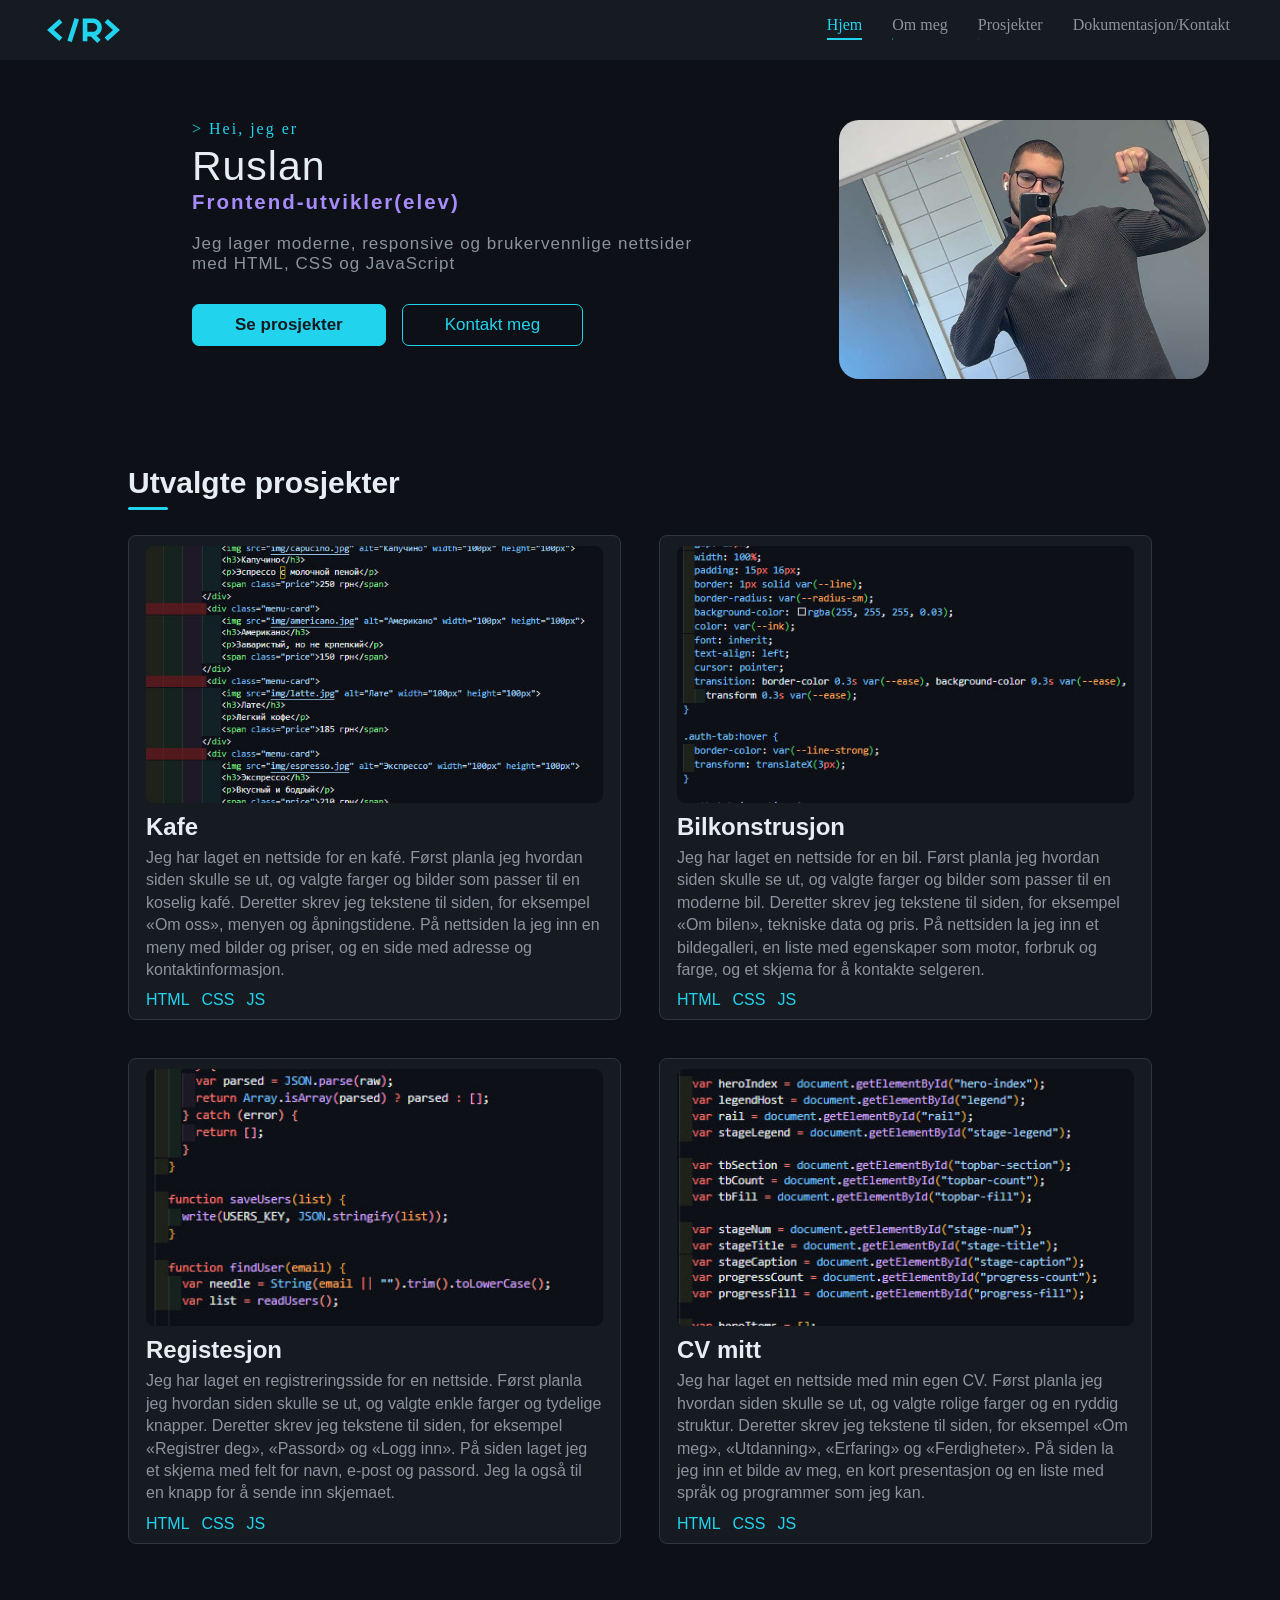
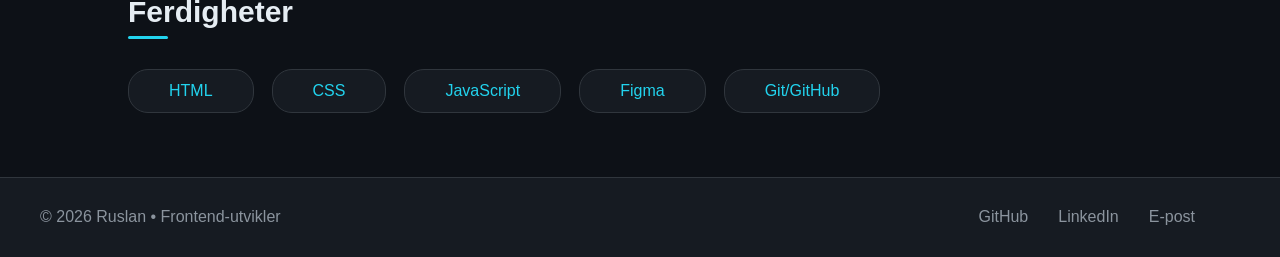
==== commit 0ea474a5: "Oppdaterer lenker" ====
--- a/index.html
+++ b/index.html
@@ -62,7 +62,7 @@
                     <div class="card">
                         <img src="img/html-side.jpg" alt="første-bilde-prosjekt" loading="lazy">
 
-                        <h2>Prosjekt 1</h2>
+                        <h2>Kafe</h2>
                         <p>
                             Jeg har laget en nettside for en kafé. Først planla jeg hvordan 
                             siden skulle se ut, og valgte farger og bilder som passer til en 
@@ -79,7 +79,7 @@
                     <div class="card">
                         <img src="img/css-side.jpg" alt="andre-bilde-prosjekt" loading="lazy">
 
-                        <h2>Prosjekt 2</h2>
+                        <h2>Bilkonstrusjon</h2>
                         <p>
                             Jeg har laget en nettside for en bil. Først planla jeg hvordan siden skulle se ut, og valgte farger og bilder som passer til en moderne bil. Deretter skrev jeg tekstene til siden, for eksempel «Om bilen», tekniske data og pris.
                             På nettsiden la jeg inn et bildegalleri, en liste med egenskaper som motor, forbruk og farge, og et skjema for å kontakte selgeren.
@@ -93,7 +93,7 @@
                     <div class="card">
                         <img src="img/js-side.jpg" alt="tredje-bilde-prosjekt" loading="lazy">
 
-                        <h2>Prosjekt 3</h2>
+                        <h2>Registesjon</h2>
                         <p>
                             Jeg har laget en registreringsside for en nettside. Først planla jeg hvordan siden skulle se ut, og valgte enkle farger og tydelige knapper. 
                             Deretter skrev jeg tekstene til siden, for eksempel «Registrer deg», «Passord» og «Logg inn».
@@ -108,7 +108,7 @@
                     <div class="card">
                         <img src="img/js-side1.jpg" alt="andre-bilde-prosjekt" loading="lazy">
 
-                        <h2>Prosjekt 4</h2>
+                        <h2>CV mitt</h2>
                         <p>
                             Jeg har laget en nettside med min egen CV. Først planla jeg hvordan siden skulle se ut, og valgte rolige farger og en ryddig struktur. 
                             Deretter skrev jeg tekstene til siden, for eksempel «Om meg», «Utdanning», «Erfaring» og «Ferdigheter».
